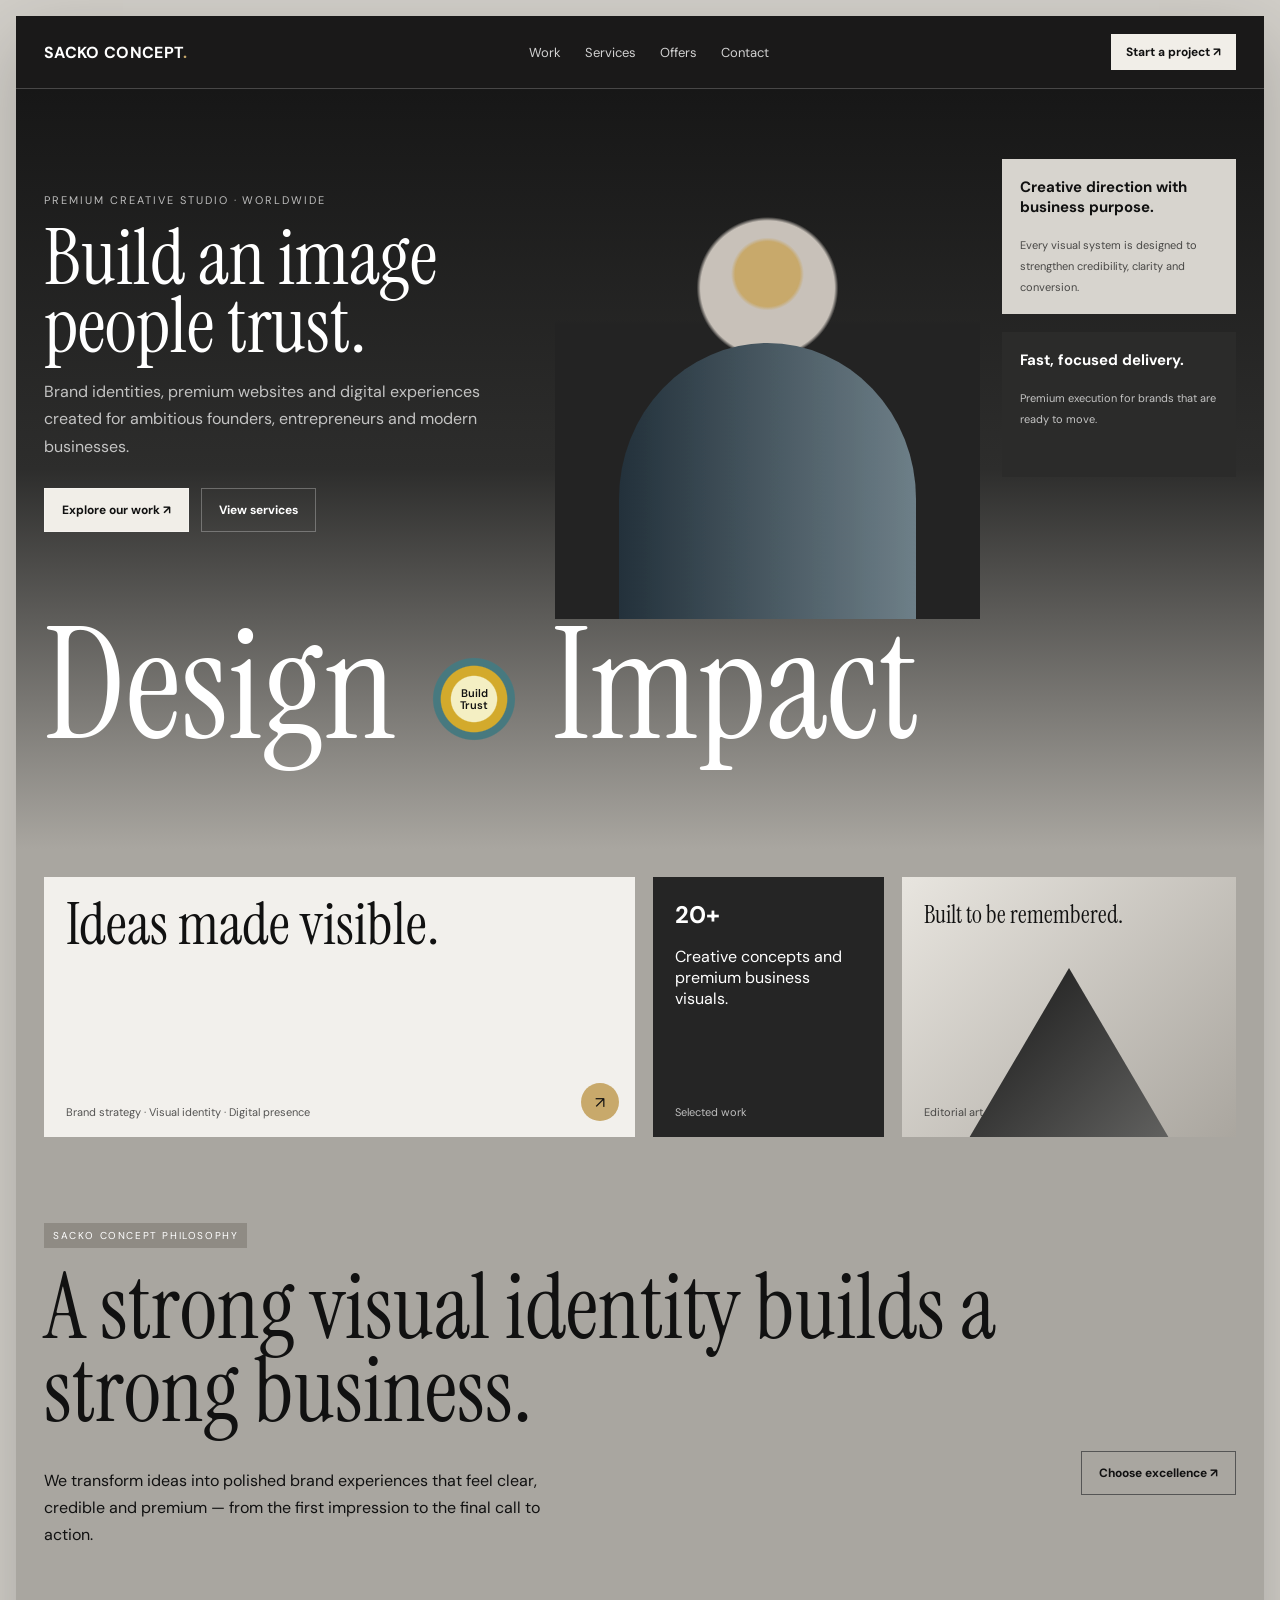
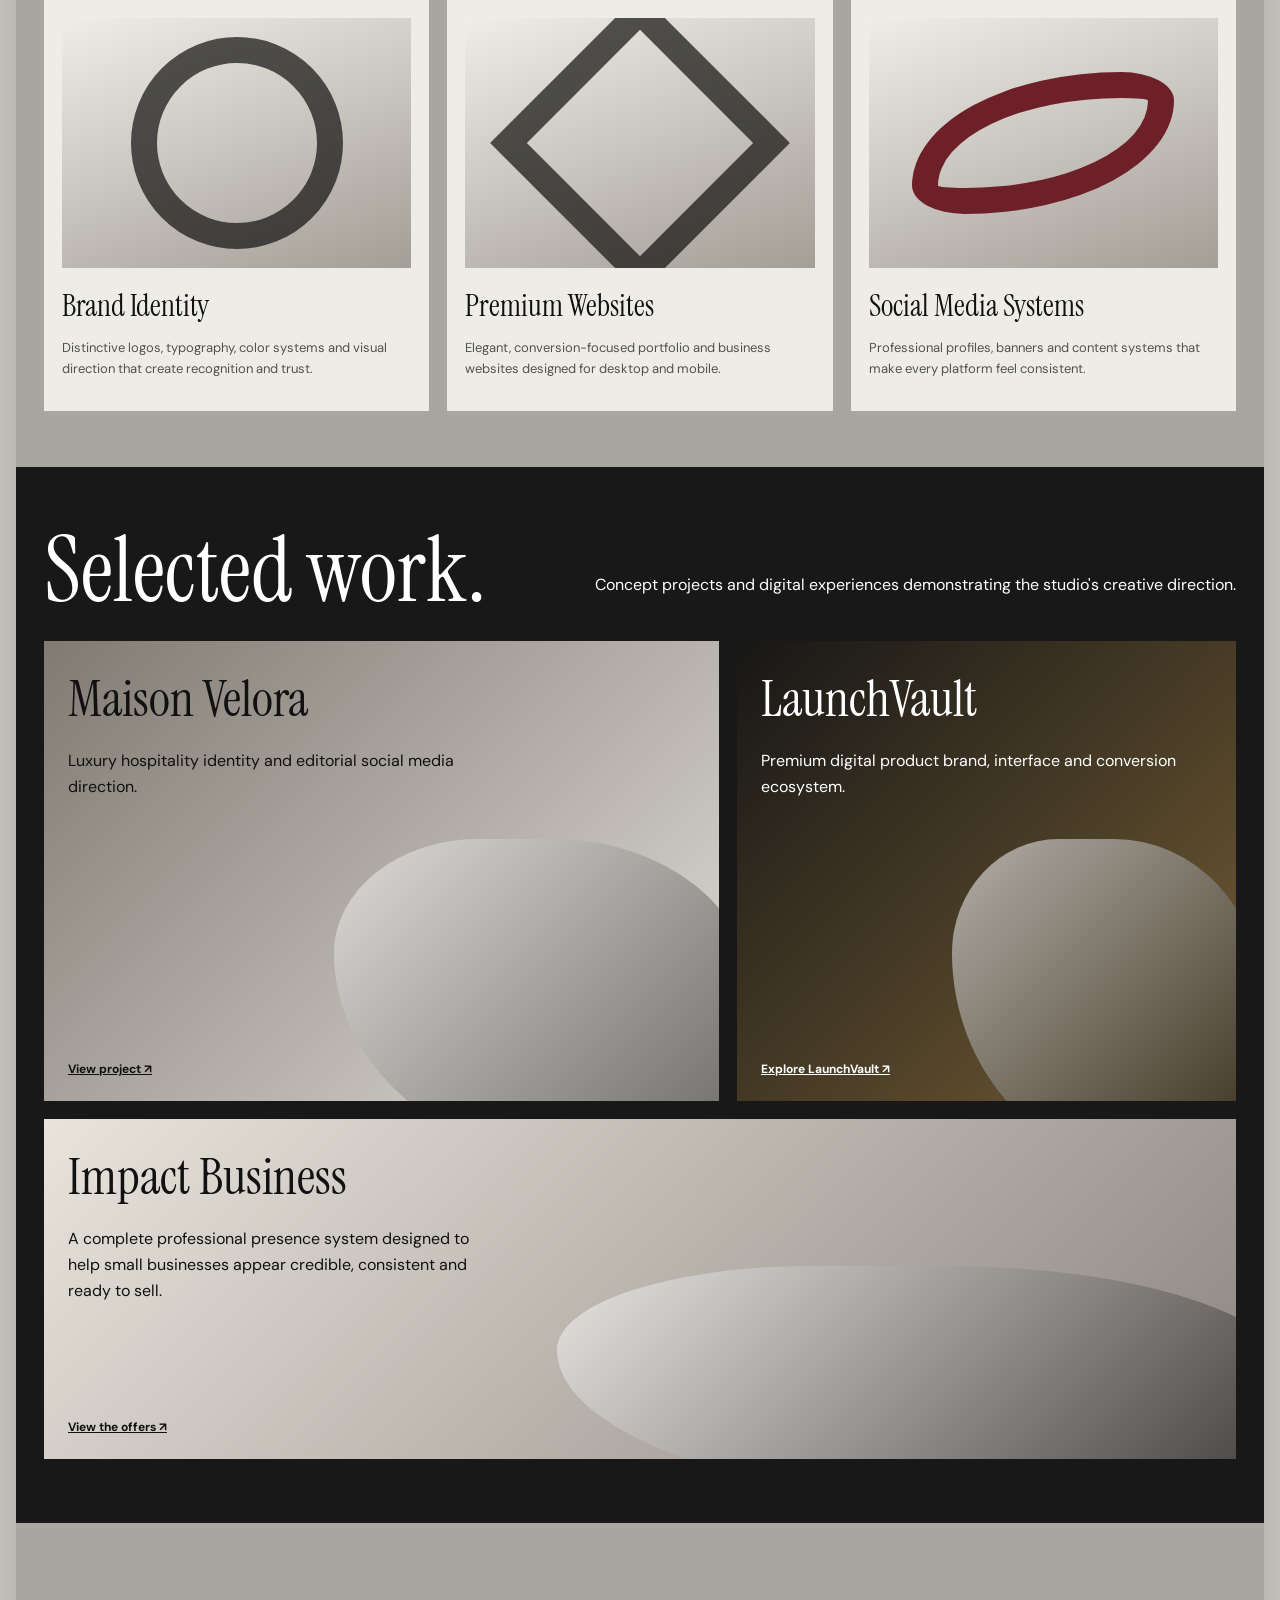
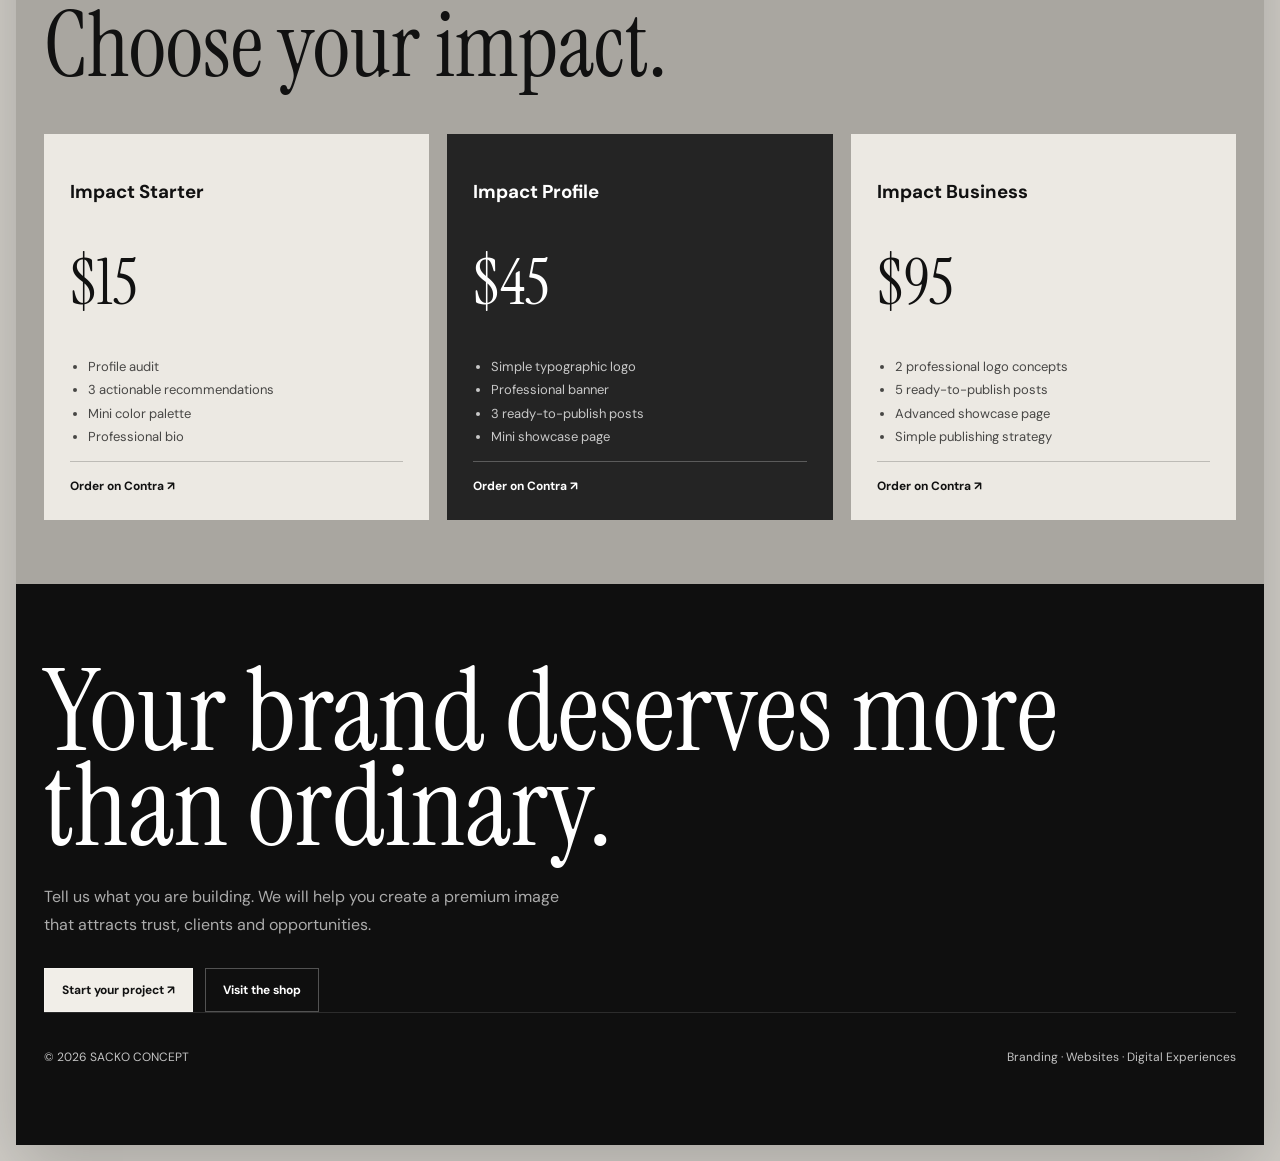
==== portfolio/index.html @ 42a380e5 "Add editorial SACKO CONCEPT portfolio landing page" ====
<!DOCTYPE html>
<html lang="en">
<head>
  <meta charset="UTF-8" />
  <meta name="viewport" content="width=device-width, initial-scale=1.0" />
  <meta name="description" content="SACKO CONCEPT — Premium branding, websites and digital experiences." />
  <meta name="theme-color" content="#111111" />
  <title>SACKO CONCEPT — Premium Creative Studio</title>
  <link rel="preconnect" href="https://fonts.googleapis.com">
  <link rel="preconnect" href="https://fonts.gstatic.com" crossorigin>
  <link href="https://fonts.googleapis.com/css2?family=DM+Sans:wght@400;500;600;700&family=Instrument+Serif:ital@0;1&display=swap" rel="stylesheet">
  <style>
    :root{--ink:#111;--charcoal:#20201f;--warm:#aaa69f;--paper:#f1eee8;--gold:#c8a96b;--wine:#6e2028;--line:rgba(255,255,255,.2)}
    *{box-sizing:border-box}html{scroll-behavior:smooth}body{margin:0;background:#d1cec8;color:var(--ink);font-family:"DM Sans",sans-serif}.serif{font-family:"Instrument Serif",serif;font-weight:400}.shell{width:min(1500px,calc(100% - 32px));margin:16px auto;background:#a9a6a0;overflow:hidden;box-shadow:0 24px 70px rgba(0,0,0,.2)}
    a{color:inherit}.topbar{position:sticky;top:0;z-index:20;display:flex;align-items:center;justify-content:space-between;padding:18px 28px;background:rgba(20,20,20,.96);color:#fff;border-bottom:1px solid var(--line)}.brand{font-weight:700;letter-spacing:.02em;text-decoration:none}.brand span{color:var(--gold)}nav{display:flex;gap:24px}nav a{font-size:13px;text-decoration:none;opacity:.8}.cta{padding:10px 15px;background:var(--paper);color:var(--ink);text-decoration:none;font-size:12px;font-weight:700}
    .hero{position:relative;min-height:760px;padding:70px 28px 34px;background:linear-gradient(180deg,#171717 0%,#2d2d2c 50%,#a9a6a0 100%);color:white;overflow:hidden}.hero-grid{display:grid;grid-template-columns:1.15fr 1fr .55fr;gap:22px;align-items:start}.hero-copy{padding-top:34px}.eyebrow{font-size:11px;text-transform:uppercase;letter-spacing:.18em;opacity:.7}.hero h1{margin:18px 0 18px;font-size:clamp(45px,6vw,92px);line-height:.88;max-width:760px}.hero p{max-width:540px;line-height:1.7;color:rgba(255,255,255,.72)}.hero-actions{display:flex;gap:12px;margin-top:28px;flex-wrap:wrap}.btn{display:inline-flex;align-items:center;gap:10px;padding:13px 17px;border:1px solid rgba(255,255,255,.28);text-decoration:none;font-size:12px;font-weight:700}.btn.primary{background:var(--paper);color:#111}.portrait{height:460px;background:radial-gradient(circle at 50% 25%,#c8a96b 0 8%,transparent 9%),radial-gradient(circle at 50% 28%,#c8c1b9 0 17%,transparent 18%),linear-gradient(180deg,transparent 0 35%,#232323 36% 100%);position:relative;overflow:hidden}.portrait:after{content:"";position:absolute;left:15%;right:15%;bottom:-8%;height:68%;border-radius:50% 50% 0 0;background:linear-gradient(90deg,#2b3841,#6f7f87);filter:contrast(1.1)}.mini-card{padding:18px;background:#d7d4ce;color:#111;min-height:145px}.mini-card.dark{background:#2b2b2a;color:#fff}.mini-card strong{display:block;font-size:15px;margin-bottom:16px}.mini-card small{font-size:11px;line-height:1.5;opacity:.72}.display-title{position:absolute;left:28px;right:28px;bottom:105px;font-size:clamp(70px,12vw,170px);line-height:.75;white-space:nowrap}.display-title em{color:var(--paper)}.orb{display:inline-grid;place-items:center;width:84px;height:84px;border-radius:50%;font:600 11px/1.1 "DM Sans";text-align:center;color:#111;background:radial-gradient(circle,#f4efc3 0 38%,#d3aa2c 40% 55%,#47797f 57% 68%,transparent 70%);vertical-align:middle;margin:0 10px}
    .mosaic{padding:28px;background:#a9a6a0}.mosaic-grid{display:grid;grid-template-columns:1.15fr .45fr .65fr;gap:18px}.tile{min-height:260px;background:#f2f0ec;padding:22px;position:relative;overflow:hidden}.tile.dark{background:#252525;color:#fff}.tile.image{background:linear-gradient(135deg,#e8e5df,#aaa69f)}.tile.image:after{content:"";position:absolute;inset:35% 12% -18%;background:linear-gradient(135deg,#111,#70706e);clip-path:polygon(50% 0,100% 100%,0 100%)}.tile h3{margin:0;font-size:24px}.tile .big{font-size:58px;line-height:.9}.tile small{position:absolute;bottom:18px;left:22px;font-size:11px;opacity:.7}.tile .arrow{position:absolute;right:16px;bottom:16px;width:38px;height:38px;border-radius:50%;display:grid;place-items:center;background:var(--gold)}
    .statement{padding:58px 28px 36px}.statement .label{font-size:10px;letter-spacing:.16em;text-transform:uppercase;background:#8f8b84;color:#fff;display:inline-block;padding:6px 9px}.statement h2{font-size:clamp(55px,7vw,102px);line-height:.93;max-width:1050px;margin:18px 0}.statement-row{display:flex;justify-content:space-between;align-items:flex-start;gap:30px}.statement-row p{max-width:500px;line-height:1.7}
    .services{padding:0 28px 56px}.service-grid{display:grid;grid-template-columns:repeat(3,1fr);gap:18px}.service{background:#eeece6;padding:18px;min-height:390px}.service-art{height:250px;background:linear-gradient(160deg,#efede8,#a39e96);position:relative;overflow:hidden;margin-bottom:18px}.service-art:before{content:"";position:absolute;width:160px;height:160px;border-radius:50%;left:50%;top:50%;transform:translate(-50%,-50%);border:26px solid rgba(17,17,17,.7)}.service:nth-child(2) .service-art:before{border-radius:0;transform:translate(-50%,-50%) rotate(45deg)}.service:nth-child(3) .service-art:before{width:210px;height:90px;border-radius:80% 20% 80% 20%;border-color:var(--wine)}.service h3{font:400 30px "Instrument Serif";margin:0 0 8px}.service p{font-size:13px;line-height:1.6;opacity:.7}
    .work{background:#181818;color:white;padding:64px 28px}.work-head{display:flex;justify-content:space-between;gap:24px;align-items:end;margin-bottom:30px}.work-head h2{font-size:clamp(54px,7vw,96px);line-height:.9;margin:0}.work-grid{display:grid;grid-template-columns:1.15fr .85fr;gap:18px}.project{position:relative;min-height:460px;padding:24px;background:linear-gradient(135deg,#807a72,#dfdcd6);color:#111;overflow:hidden}.project:nth-child(2){background:linear-gradient(135deg,#171717,#745d34);color:#fff}.project:nth-child(3){grid-column:1/-1;min-height:340px;background:linear-gradient(135deg,#e8e4dc,#8d8580)}.project:after{content:"";position:absolute;right:-5%;bottom:-15%;width:62%;height:72%;background:linear-gradient(135deg,rgba(255,255,255,.6),rgba(0,0,0,.55));border-radius:42% 58% 20% 80%}.project h3{position:relative;z-index:2;font:400 clamp(36px,4vw,65px) "Instrument Serif";margin:0}.project p{position:relative;z-index:2;max-width:430px;line-height:1.6}.project a{position:absolute;z-index:3;left:24px;bottom:24px;font-size:12px;font-weight:700}
    .offers{padding:64px 28px}.offers h2{font-size:clamp(55px,7vw,92px);margin:0 0 30px}.offer-grid{display:grid;grid-template-columns:repeat(3,1fr);gap:18px}.offer{background:#ece9e3;padding:26px;min-height:330px;display:flex;flex-direction:column}.offer.featured{background:#242424;color:#fff}.offer .price{font:400 64px "Instrument Serif";margin:18px 0}.offer ul{padding-left:18px;line-height:1.8;font-size:13px;opacity:.75}.offer a{margin-top:auto;text-decoration:none;font-size:12px;font-weight:700;border-top:1px solid rgba(0,0,0,.2);padding-top:16px}.offer.featured a{border-color:rgba(255,255,255,.25)}
    .contact{background:#0f0f0f;color:white;padding:80px 28px}.contact h2{font-size:clamp(62px,9vw,130px);line-height:.82;margin:0;max-width:1100px}.contact p{max-width:540px;line-height:1.7;color:rgba(255,255,255,.65);margin:30px 0}.footer{display:flex;justify-content:space-between;gap:20px;padding-top:36px;border-top:1px solid rgba(255,255,255,.16);font-size:12px;opacity:.75}
    .reveal{opacity:0;transform:translateY(24px);transition:.7s ease}.reveal.visible{opacity:1;transform:none}
    @media(max-width:900px){.shell{width:100%;margin:0}.topbar{padding:16px 18px}nav{display:none}.hero{min-height:auto;padding:45px 18px 130px}.hero-grid,.mosaic-grid,.service-grid,.work-grid,.offer-grid{grid-template-columns:1fr}.hero-grid{gap:14px}.portrait{height:390px}.display-title{bottom:36px;left:18px;font-size:70px;white-space:normal}.orb{width:58px;height:58px}.mosaic,.statement,.services,.work,.offers,.contact{padding-left:18px;padding-right:18px}.statement-row,.work-head,.footer{flex-direction:column}.project:nth-child(3){grid-column:auto}.project{min-height:390px}}
  </style>
</head>
<body>
  <div class="shell" id="top">
    <header class="topbar">
      <a class="brand" href="#top">SACKO CONCEPT<span>.</span></a>
      <nav><a href="#work">Work</a><a href="#services">Services</a><a href="#offers">Offers</a><a href="#contact">Contact</a></nav>
      <a class="cta" href="#contact">Start a project ↗</a>
    </header>

    <section class="hero">
      <div class="hero-grid">
        <div class="hero-copy reveal">
          <div class="eyebrow">Premium creative studio · Worldwide</div>
          <h1 class="serif">Build an image people trust.</h1>
          <p>Brand identities, premium websites and digital experiences created for ambitious founders, entrepreneurs and modern businesses.</p>
          <div class="hero-actions"><a class="btn primary" href="#work">Explore our work ↗</a><a class="btn" href="#services">View services</a></div>
        </div>
        <div class="portrait reveal" aria-label="Editorial abstract portrait"></div>
        <div class="reveal"><div class="mini-card"><strong>Creative direction with business purpose.</strong><small>Every visual system is designed to strengthen credibility, clarity and conversion.</small></div><div class="mini-card dark" style="margin-top:18px"><strong>Fast, focused delivery.</strong><small>Premium execution for brands that are ready to move.</small></div></div>
      </div>
      <div class="display-title serif">Design <span class="orb">Build<br>Trust</span> Impact</div>
    </section>

    <section class="mosaic reveal">
      <div class="mosaic-grid">
        <article class="tile"><h3 class="serif big">Ideas made visible.</h3><small>Brand strategy · Visual identity · Digital presence</small><span class="arrow">↗</span></article>
        <article class="tile dark"><h3>20+</h3><p>Creative concepts and premium business visuals.</p><small>Selected work</small></article>
        <article class="tile image"><h3 class="serif">Built to be remembered.</h3><small>Editorial art direction</small></article>
      </div>
    </section>

    <section class="statement reveal">
      <span class="label">SACKO CONCEPT philosophy</span>
      <h2 class="serif">A strong visual identity builds a strong business.</h2>
      <div class="statement-row"><p>We transform ideas into polished brand experiences that feel clear, credible and premium — from the first impression to the final call to action.</p><a class="btn" style="border-color:#555" href="#contact">Choose excellence ↗</a></div>
    </section>

    <section class="services" id="services">
      <div class="service-grid">
        <article class="service reveal"><div class="service-art"></div><h3>Brand Identity</h3><p>Distinctive logos, typography, color systems and visual direction that create recognition and trust.</p></article>
        <article class="service reveal"><div class="service-art"></div><h3>Premium Websites</h3><p>Elegant, conversion-focused portfolio and business websites designed for desktop and mobile.</p></article>
        <article class="service reveal"><div class="service-art"></div><h3>Social Media Systems</h3><p>Professional profiles, banners and content systems that make every platform feel consistent.</p></article>
      </div>
    </section>

    <section class="work" id="work">
      <div class="work-head reveal"><h2 class="serif">Selected work.</h2><p>Concept projects and digital experiences demonstrating the studio's creative direction.</p></div>
      <div class="work-grid">
        <article class="project reveal"><h3>Maison Velora</h3><p>Luxury hospitality identity and editorial social media direction.</p><a href="#contact">View project ↗</a></article>
        <article class="project reveal"><h3>LaunchVault</h3><p>Premium digital product brand, interface and conversion ecosystem.</p><a href="https://launchvault.sackoconcept.com" target="_blank" rel="noopener">Explore LaunchVault ↗</a></article>
        <article class="project reveal"><h3>Impact Business</h3><p>A complete professional presence system designed to help small businesses appear credible, consistent and ready to sell.</p><a href="#offers">View the offers ↗</a></article>
      </div>
    </section>

    <section class="offers" id="offers">
      <h2 class="serif reveal">Choose your impact.</h2>
      <div class="offer-grid">
        <article class="offer reveal"><h3>Impact Starter</h3><div class="price">$15</div><ul><li>Profile audit</li><li>3 actionable recommendations</li><li>Mini color palette</li><li>Professional bio</li></ul><a href="https://contra.com/7zRjGm7o/p/7zRjGm7o-premium-3-d-textured-floor-plan-24h-fast-track" target="_blank" rel="noopener">Order on Contra ↗</a></article>
        <article class="offer featured reveal"><h3>Impact Profile</h3><div class="price">$45</div><ul><li>Simple typographic logo</li><li>Professional banner</li><li>3 ready-to-publish posts</li><li>Mini showcase page</li></ul><a href="https://contra.com/KLaJaurW/p/KLaJaurW-elite-3-d-interior-rendering-and-virtual-staging" target="_blank" rel="noopener">Order on Contra ↗</a></article>
        <article class="offer reveal"><h3>Impact Business</h3><div class="price">$95</div><ul><li>2 professional logo concepts</li><li>5 ready-to-publish posts</li><li>Advanced showcase page</li><li>Simple publishing strategy</li></ul><a href="https://contra.com/A1Vp00p5/p/A1Vp00p5-the-ultimate-property-vision-book-and-full-3-d-render-suite" target="_blank" rel="noopener">Order on Contra ↗</a></article>
      </div>
    </section>

    <section class="contact" id="contact">
      <h2 class="serif reveal">Your brand deserves more than ordinary.</h2>
      <p class="reveal">Tell us what you are building. We will help you create a premium image that attracts trust, clients and opportunities.</p>
      <div class="hero-actions reveal"><a class="btn primary" href="mailto:sackoconcept8@gmail.com">Start your project ↗</a><a class="btn" href="https://shop.sackoconcept.com" target="_blank" rel="noopener">Visit the shop</a></div>
      <div class="footer"><span>© 2026 SACKO CONCEPT</span><span>Branding · Websites · Digital Experiences</span></div>
    </section>
  </div>
  <script>
    const observer=new IntersectionObserver(entries=>entries.forEach(entry=>{if(entry.isIntersecting)entry.target.classList.add('visible')}),{threshold:.12});
    document.querySelectorAll('.reveal').forEach(el=>observer.observe(el));
  </script>
</body>
</html>
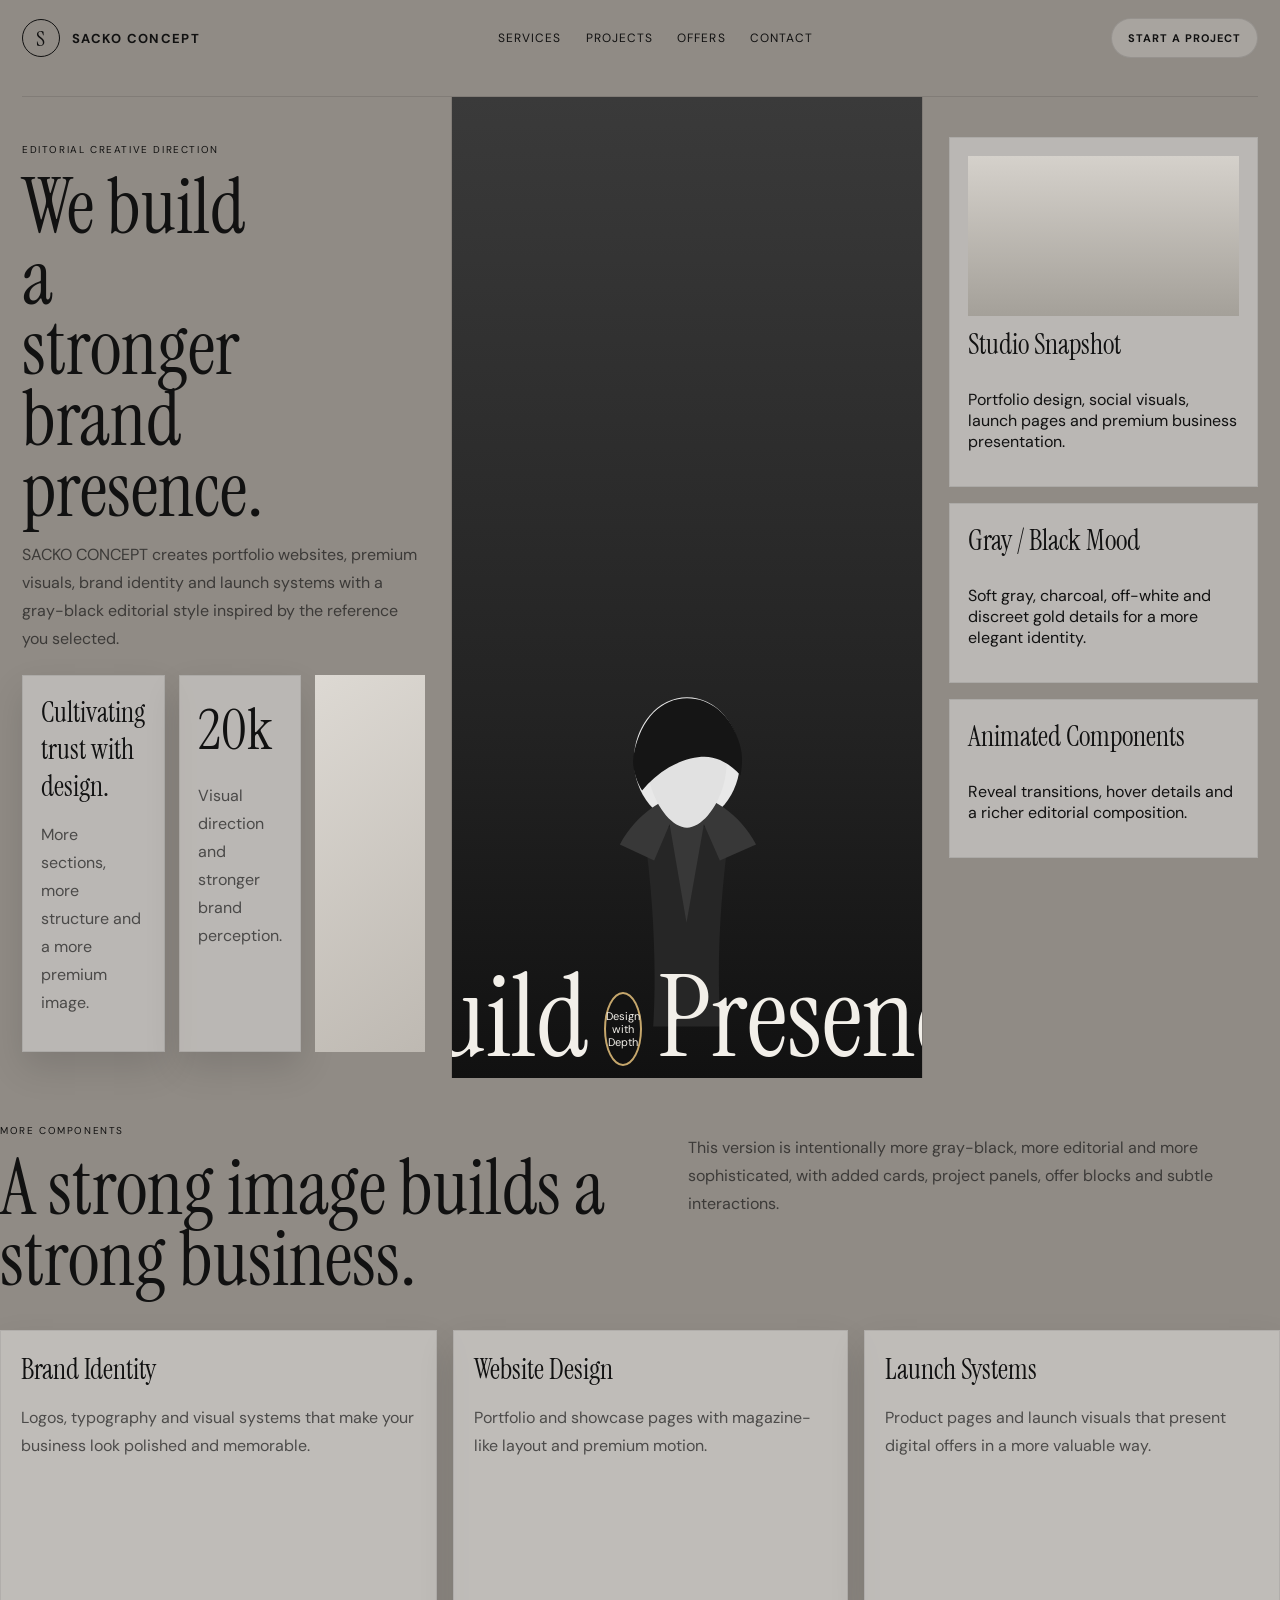
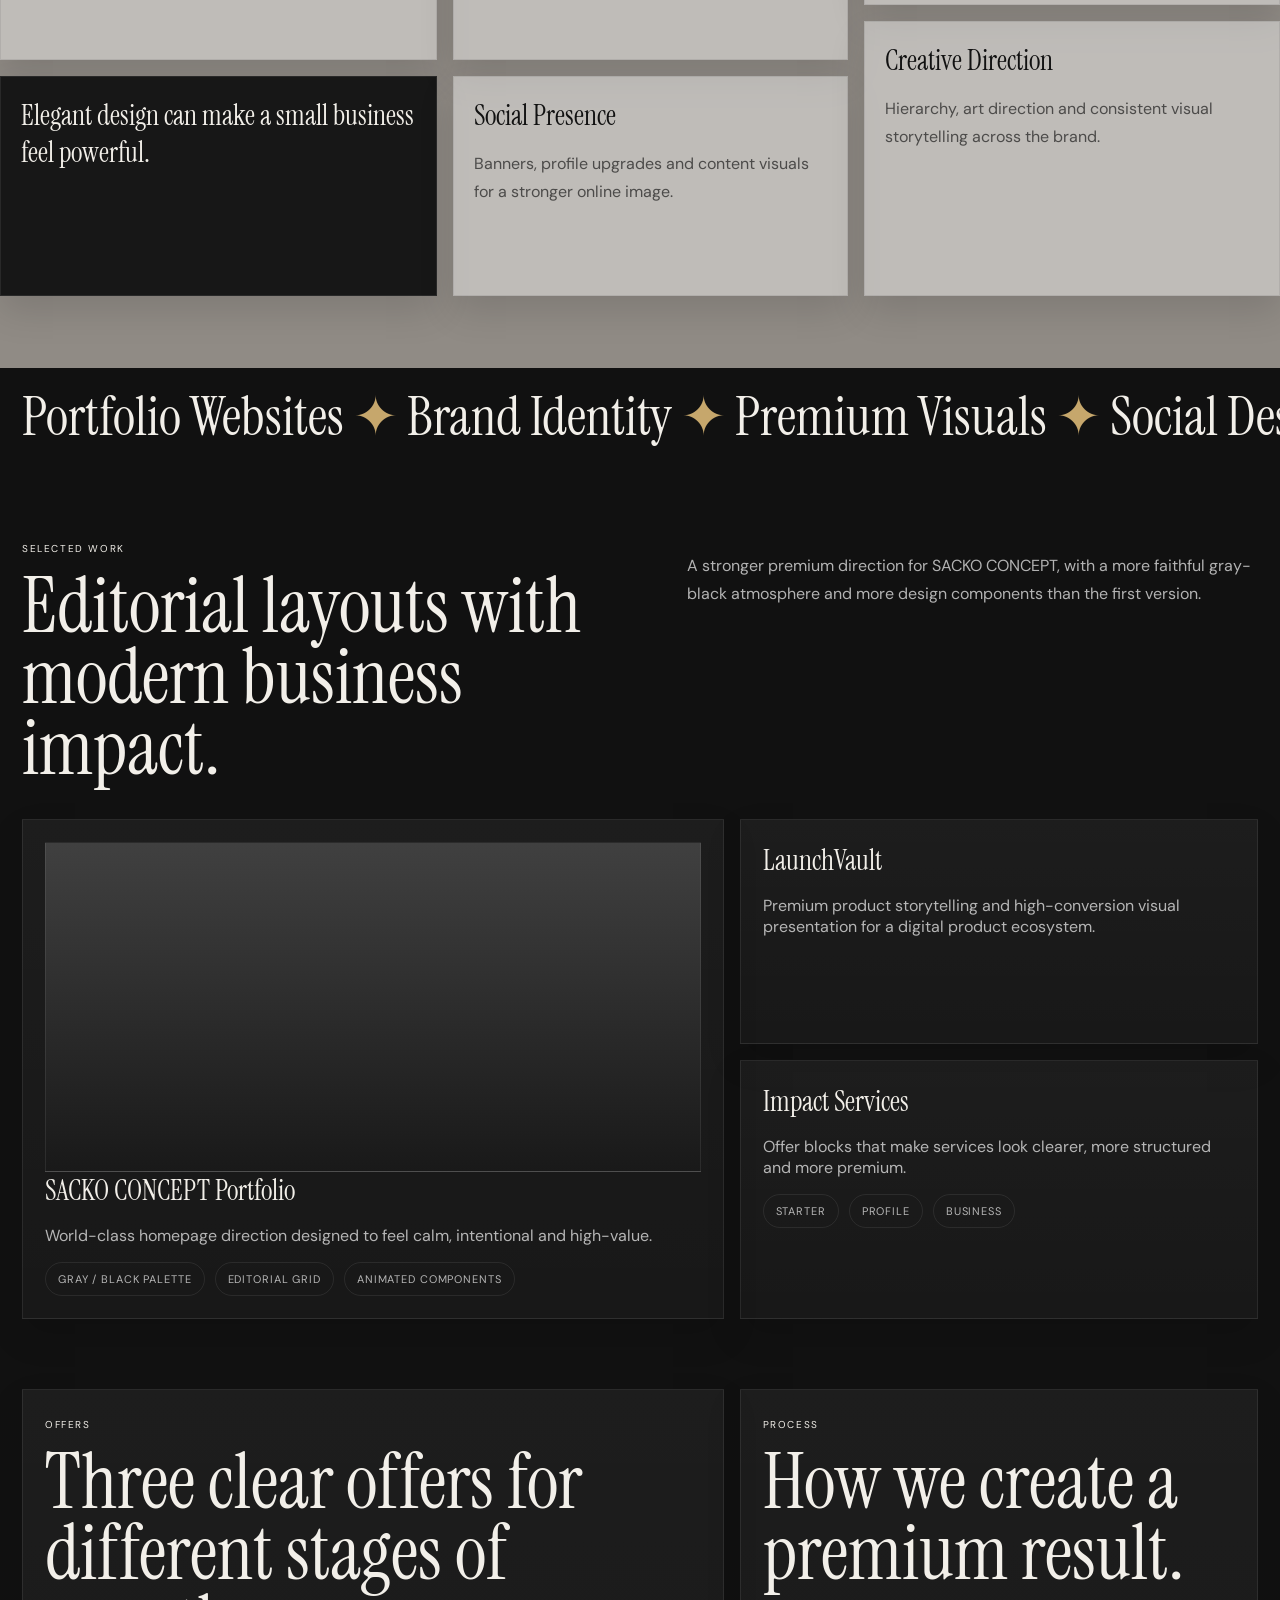
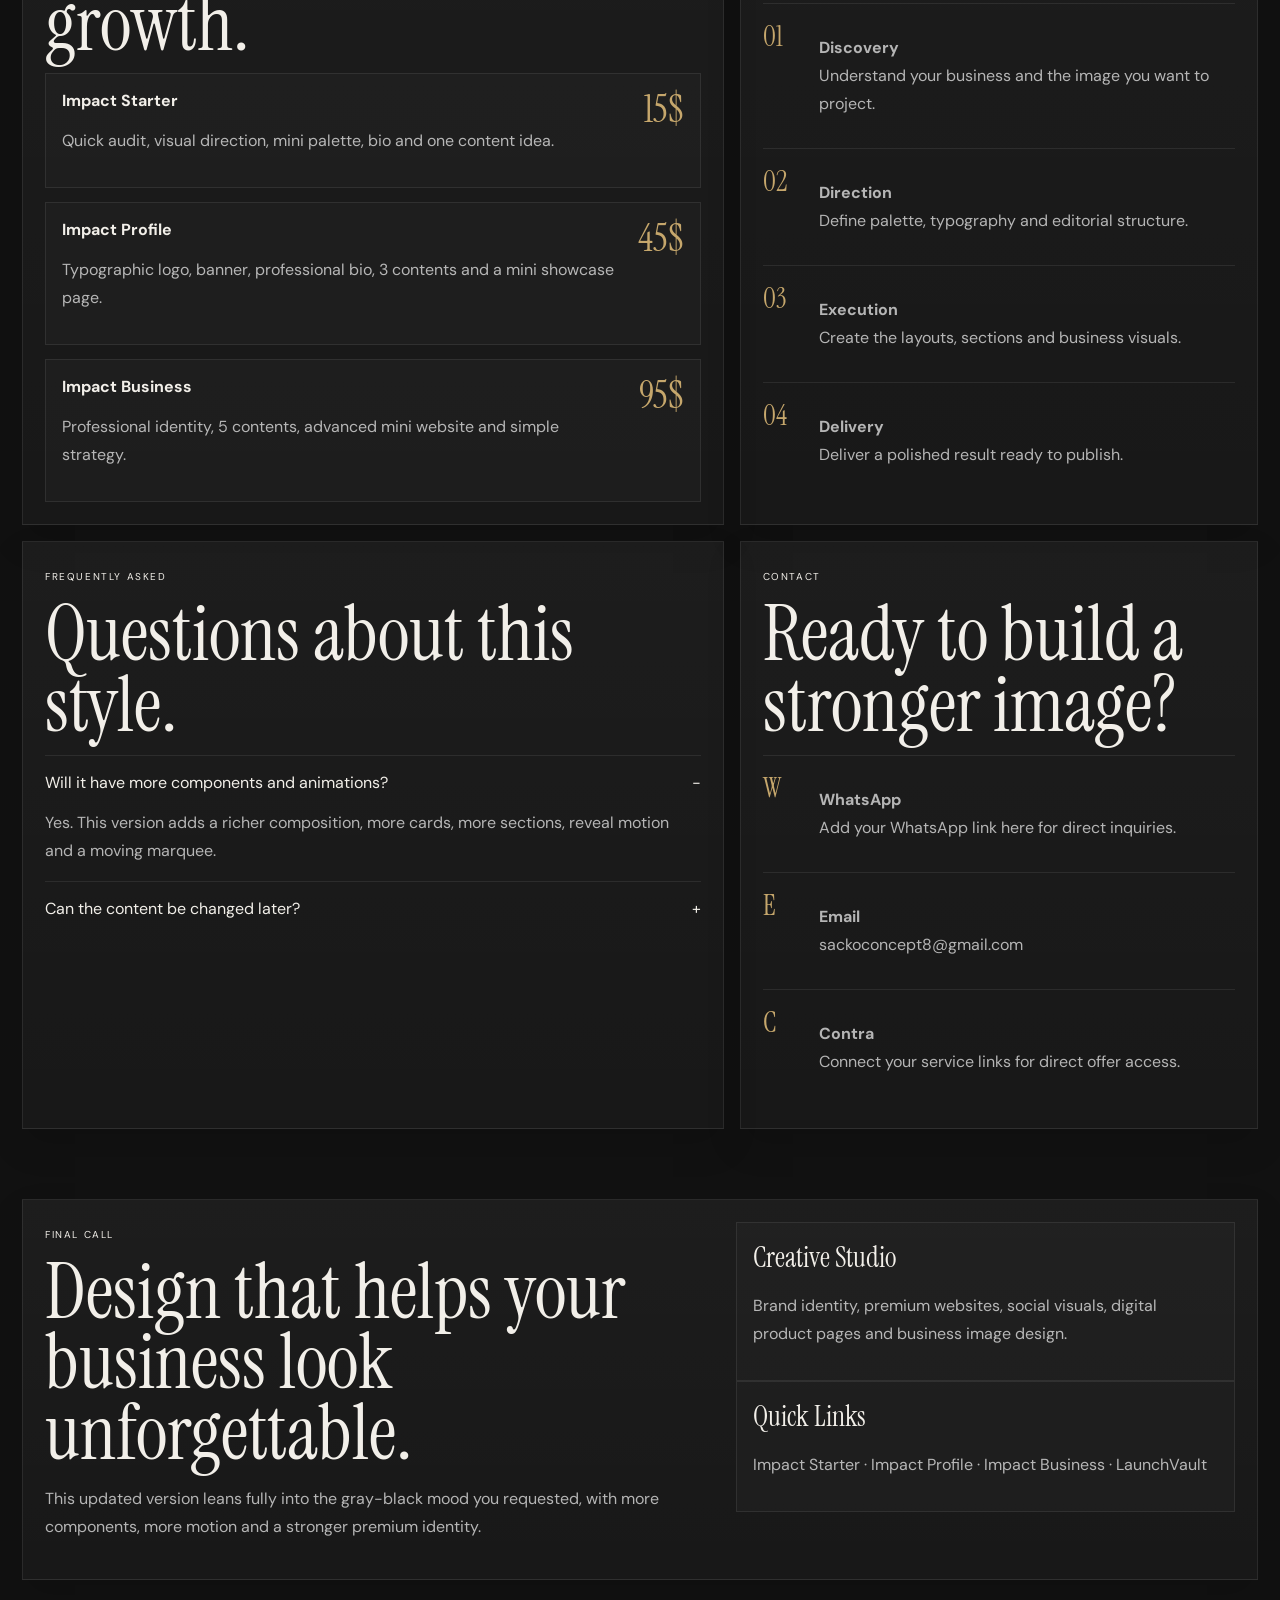
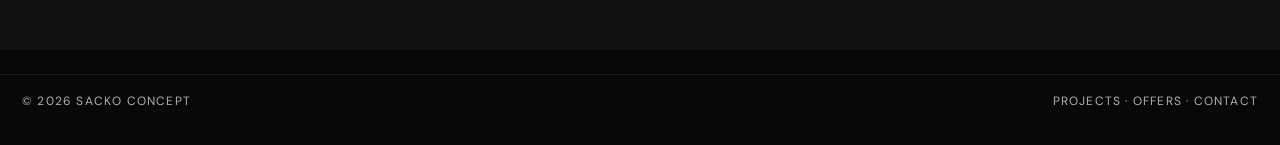
==== commit 9fd49cbe: "Refine portfolio with gray-black editorial palette and richer components" ====
--- a/portfolio/index.html
+++ b/portfolio/index.html
@@ -1,101 +1 @@
-<!DOCTYPE html>
-<html lang="en">
-<head>
-  <meta charset="UTF-8" />
-  <meta name="viewport" content="width=device-width, initial-scale=1.0" />
-  <meta name="description" content="SACKO CONCEPT — Premium branding, websites and digital experiences." />
-  <meta name="theme-color" content="#111111" />
-  <title>SACKO CONCEPT — Premium Creative Studio</title>
-  <link rel="preconnect" href="https://fonts.googleapis.com">
-  <link rel="preconnect" href="https://fonts.gstatic.com" crossorigin>
-  <link href="https://fonts.googleapis.com/css2?family=DM+Sans:wght@400;500;600;700&family=Instrument+Serif:ital@0;1&display=swap" rel="stylesheet">
-  <style>
-    :root{--ink:#111;--charcoal:#20201f;--warm:#aaa69f;--paper:#f1eee8;--gold:#c8a96b;--wine:#6e2028;--line:rgba(255,255,255,.2)}
-    *{box-sizing:border-box}html{scroll-behavior:smooth}body{margin:0;background:#d1cec8;color:var(--ink);font-family:"DM Sans",sans-serif}.serif{font-family:"Instrument Serif",serif;font-weight:400}.shell{width:min(1500px,calc(100% - 32px));margin:16px auto;background:#a9a6a0;overflow:hidden;box-shadow:0 24px 70px rgba(0,0,0,.2)}
-    a{color:inherit}.topbar{position:sticky;top:0;z-index:20;display:flex;align-items:center;justify-content:space-between;padding:18px 28px;background:rgba(20,20,20,.96);color:#fff;border-bottom:1px solid var(--line)}.brand{font-weight:700;letter-spacing:.02em;text-decoration:none}.brand span{color:var(--gold)}nav{display:flex;gap:24px}nav a{font-size:13px;text-decoration:none;opacity:.8}.cta{padding:10px 15px;background:var(--paper);color:var(--ink);text-decoration:none;font-size:12px;font-weight:700}
-    .hero{position:relative;min-height:760px;padding:70px 28px 34px;background:linear-gradient(180deg,#171717 0%,#2d2d2c 50%,#a9a6a0 100%);color:white;overflow:hidden}.hero-grid{display:grid;grid-template-columns:1.15fr 1fr .55fr;gap:22px;align-items:start}.hero-copy{padding-top:34px}.eyebrow{font-size:11px;text-transform:uppercase;letter-spacing:.18em;opacity:.7}.hero h1{margin:18px 0 18px;font-size:clamp(45px,6vw,92px);line-height:.88;max-width:760px}.hero p{max-width:540px;line-height:1.7;color:rgba(255,255,255,.72)}.hero-actions{display:flex;gap:12px;margin-top:28px;flex-wrap:wrap}.btn{display:inline-flex;align-items:center;gap:10px;padding:13px 17px;border:1px solid rgba(255,255,255,.28);text-decoration:none;font-size:12px;font-weight:700}.btn.primary{background:var(--paper);color:#111}.portrait{height:460px;background:radial-gradient(circle at 50% 25%,#c8a96b 0 8%,transparent 9%),radial-gradient(circle at 50% 28%,#c8c1b9 0 17%,transparent 18%),linear-gradient(180deg,transparent 0 35%,#232323 36% 100%);position:relative;overflow:hidden}.portrait:after{content:"";position:absolute;left:15%;right:15%;bottom:-8%;height:68%;border-radius:50% 50% 0 0;background:linear-gradient(90deg,#2b3841,#6f7f87);filter:contrast(1.1)}.mini-card{padding:18px;background:#d7d4ce;color:#111;min-height:145px}.mini-card.dark{background:#2b2b2a;color:#fff}.mini-card strong{display:block;font-size:15px;margin-bottom:16px}.mini-card small{font-size:11px;line-height:1.5;opacity:.72}.display-title{position:absolute;left:28px;right:28px;bottom:105px;font-size:clamp(70px,12vw,170px);line-height:.75;white-space:nowrap}.display-title em{color:var(--paper)}.orb{display:inline-grid;place-items:center;width:84px;height:84px;border-radius:50%;font:600 11px/1.1 "DM Sans";text-align:center;color:#111;background:radial-gradient(circle,#f4efc3 0 38%,#d3aa2c 40% 55%,#47797f 57% 68%,transparent 70%);vertical-align:middle;margin:0 10px}
-    .mosaic{padding:28px;background:#a9a6a0}.mosaic-grid{display:grid;grid-template-columns:1.15fr .45fr .65fr;gap:18px}.tile{min-height:260px;background:#f2f0ec;padding:22px;position:relative;overflow:hidden}.tile.dark{background:#252525;color:#fff}.tile.image{background:linear-gradient(135deg,#e8e5df,#aaa69f)}.tile.image:after{content:"";position:absolute;inset:35% 12% -18%;background:linear-gradient(135deg,#111,#70706e);clip-path:polygon(50% 0,100% 100%,0 100%)}.tile h3{margin:0;font-size:24px}.tile .big{font-size:58px;line-height:.9}.tile small{position:absolute;bottom:18px;left:22px;font-size:11px;opacity:.7}.tile .arrow{position:absolute;right:16px;bottom:16px;width:38px;height:38px;border-radius:50%;display:grid;place-items:center;background:var(--gold)}
-    .statement{padding:58px 28px 36px}.statement .label{font-size:10px;letter-spacing:.16em;text-transform:uppercase;background:#8f8b84;color:#fff;display:inline-block;padding:6px 9px}.statement h2{font-size:clamp(55px,7vw,102px);line-height:.93;max-width:1050px;margin:18px 0}.statement-row{display:flex;justify-content:space-between;align-items:flex-start;gap:30px}.statement-row p{max-width:500px;line-height:1.7}
-    .services{padding:0 28px 56px}.service-grid{display:grid;grid-template-columns:repeat(3,1fr);gap:18px}.service{background:#eeece6;padding:18px;min-height:390px}.service-art{height:250px;background:linear-gradient(160deg,#efede8,#a39e96);position:relative;overflow:hidden;margin-bottom:18px}.service-art:before{content:"";position:absolute;width:160px;height:160px;border-radius:50%;left:50%;top:50%;transform:translate(-50%,-50%);border:26px solid rgba(17,17,17,.7)}.service:nth-child(2) .service-art:before{border-radius:0;transform:translate(-50%,-50%) rotate(45deg)}.service:nth-child(3) .service-art:before{width:210px;height:90px;border-radius:80% 20% 80% 20%;border-color:var(--wine)}.service h3{font:400 30px "Instrument Serif";margin:0 0 8px}.service p{font-size:13px;line-height:1.6;opacity:.7}
-    .work{background:#181818;color:white;padding:64px 28px}.work-head{display:flex;justify-content:space-between;gap:24px;align-items:end;margin-bottom:30px}.work-head h2{font-size:clamp(54px,7vw,96px);line-height:.9;margin:0}.work-grid{display:grid;grid-template-columns:1.15fr .85fr;gap:18px}.project{position:relative;min-height:460px;padding:24px;background:linear-gradient(135deg,#807a72,#dfdcd6);color:#111;overflow:hidden}.project:nth-child(2){background:linear-gradient(135deg,#171717,#745d34);color:#fff}.project:nth-child(3){grid-column:1/-1;min-height:340px;background:linear-gradient(135deg,#e8e4dc,#8d8580)}.project:after{content:"";position:absolute;right:-5%;bottom:-15%;width:62%;height:72%;background:linear-gradient(135deg,rgba(255,255,255,.6),rgba(0,0,0,.55));border-radius:42% 58% 20% 80%}.project h3{position:relative;z-index:2;font:400 clamp(36px,4vw,65px) "Instrument Serif";margin:0}.project p{position:relative;z-index:2;max-width:430px;line-height:1.6}.project a{position:absolute;z-index:3;left:24px;bottom:24px;font-size:12px;font-weight:700}
-    .offers{padding:64px 28px}.offers h2{font-size:clamp(55px,7vw,92px);margin:0 0 30px}.offer-grid{display:grid;grid-template-columns:repeat(3,1fr);gap:18px}.offer{background:#ece9e3;padding:26px;min-height:330px;display:flex;flex-direction:column}.offer.featured{background:#242424;color:#fff}.offer .price{font:400 64px "Instrument Serif";margin:18px 0}.offer ul{padding-left:18px;line-height:1.8;font-size:13px;opacity:.75}.offer a{margin-top:auto;text-decoration:none;font-size:12px;font-weight:700;border-top:1px solid rgba(0,0,0,.2);padding-top:16px}.offer.featured a{border-color:rgba(255,255,255,.25)}
-    .contact{background:#0f0f0f;color:white;padding:80px 28px}.contact h2{font-size:clamp(62px,9vw,130px);line-height:.82;margin:0;max-width:1100px}.contact p{max-width:540px;line-height:1.7;color:rgba(255,255,255,.65);margin:30px 0}.footer{display:flex;justify-content:space-between;gap:20px;padding-top:36px;border-top:1px solid rgba(255,255,255,.16);font-size:12px;opacity:.75}
-    .reveal{opacity:0;transform:translateY(24px);transition:.7s ease}.reveal.visible{opacity:1;transform:none}
-    @media(max-width:900px){.shell{width:100%;margin:0}.topbar{padding:16px 18px}nav{display:none}.hero{min-height:auto;padding:45px 18px 130px}.hero-grid,.mosaic-grid,.service-grid,.work-grid,.offer-grid{grid-template-columns:1fr}.hero-grid{gap:14px}.portrait{height:390px}.display-title{bottom:36px;left:18px;font-size:70px;white-space:normal}.orb{width:58px;height:58px}.mosaic,.statement,.services,.work,.offers,.contact{padding-left:18px;padding-right:18px}.statement-row,.work-head,.footer{flex-direction:column}.project:nth-child(3){grid-column:auto}.project{min-height:390px}}
-  </style>
-</head>
-<body>
-  <div class="shell" id="top">
-    <header class="topbar">
-      <a class="brand" href="#top">SACKO CONCEPT<span>.</span></a>
-      <nav><a href="#work">Work</a><a href="#services">Services</a><a href="#offers">Offers</a><a href="#contact">Contact</a></nav>
-      <a class="cta" href="#contact">Start a project ↗</a>
-    </header>
-
-    <section class="hero">
-      <div class="hero-grid">
-        <div class="hero-copy reveal">
-          <div class="eyebrow">Premium creative studio · Worldwide</div>
-          <h1 class="serif">Build an image people trust.</h1>
-          <p>Brand identities, premium websites and digital experiences created for ambitious founders, entrepreneurs and modern businesses.</p>
-          <div class="hero-actions"><a class="btn primary" href="#work">Explore our work ↗</a><a class="btn" href="#services">View services</a></div>
-        </div>
-        <div class="portrait reveal" aria-label="Editorial abstract portrait"></div>
-        <div class="reveal"><div class="mini-card"><strong>Creative direction with business purpose.</strong><small>Every visual system is designed to strengthen credibility, clarity and conversion.</small></div><div class="mini-card dark" style="margin-top:18px"><strong>Fast, focused delivery.</strong><small>Premium execution for brands that are ready to move.</small></div></div>
-      </div>
-      <div class="display-title serif">Design <span class="orb">Build<br>Trust</span> Impact</div>
-    </section>
-
-    <section class="mosaic reveal">
-      <div class="mosaic-grid">
-        <article class="tile"><h3 class="serif big">Ideas made visible.</h3><small>Brand strategy · Visual identity · Digital presence</small><span class="arrow">↗</span></article>
-        <article class="tile dark"><h3>20+</h3><p>Creative concepts and premium business visuals.</p><small>Selected work</small></article>
-        <article class="tile image"><h3 class="serif">Built to be remembered.</h3><small>Editorial art direction</small></article>
-      </div>
-    </section>
-
-    <section class="statement reveal">
-      <span class="label">SACKO CONCEPT philosophy</span>
-      <h2 class="serif">A strong visual identity builds a strong business.</h2>
-      <div class="statement-row"><p>We transform ideas into polished brand experiences that feel clear, credible and premium — from the first impression to the final call to action.</p><a class="btn" style="border-color:#555" href="#contact">Choose excellence ↗</a></div>
-    </section>
-
-    <section class="services" id="services">
-      <div class="service-grid">
-        <article class="service reveal"><div class="service-art"></div><h3>Brand Identity</h3><p>Distinctive logos, typography, color systems and visual direction that create recognition and trust.</p></article>
-        <article class="service reveal"><div class="service-art"></div><h3>Premium Websites</h3><p>Elegant, conversion-focused portfolio and business websites designed for desktop and mobile.</p></article>
-        <article class="service reveal"><div class="service-art"></div><h3>Social Media Systems</h3><p>Professional profiles, banners and content systems that make every platform feel consistent.</p></article>
-      </div>
-    </section>
-
-    <section class="work" id="work">
-      <div class="work-head reveal"><h2 class="serif">Selected work.</h2><p>Concept projects and digital experiences demonstrating the studio's creative direction.</p></div>
-      <div class="work-grid">
-        <article class="project reveal"><h3>Maison Velora</h3><p>Luxury hospitality identity and editorial social media direction.</p><a href="#contact">View project ↗</a></article>
-        <article class="project reveal"><h3>LaunchVault</h3><p>Premium digital product brand, interface and conversion ecosystem.</p><a href="https://launchvault.sackoconcept.com" target="_blank" rel="noopener">Explore LaunchVault ↗</a></article>
-        <article class="project reveal"><h3>Impact Business</h3><p>A complete professional presence system designed to help small businesses appear credible, consistent and ready to sell.</p><a href="#offers">View the offers ↗</a></article>
-      </div>
-    </section>
-
-    <section class="offers" id="offers">
-      <h2 class="serif reveal">Choose your impact.</h2>
-      <div class="offer-grid">
-        <article class="offer reveal"><h3>Impact Starter</h3><div class="price">$15</div><ul><li>Profile audit</li><li>3 actionable recommendations</li><li>Mini color palette</li><li>Professional bio</li></ul><a href="https://contra.com/7zRjGm7o/p/7zRjGm7o-premium-3-d-textured-floor-plan-24h-fast-track" target="_blank" rel="noopener">Order on Contra ↗</a></article>
-        <article class="offer featured reveal"><h3>Impact Profile</h3><div class="price">$45</div><ul><li>Simple typographic logo</li><li>Professional banner</li><li>3 ready-to-publish posts</li><li>Mini showcase page</li></ul><a href="https://contra.com/KLaJaurW/p/KLaJaurW-elite-3-d-interior-rendering-and-virtual-staging" target="_blank" rel="noopener">Order on Contra ↗</a></article>
-        <article class="offer reveal"><h3>Impact Business</h3><div class="price">$95</div><ul><li>2 professional logo concepts</li><li>5 ready-to-publish posts</li><li>Advanced showcase page</li><li>Simple publishing strategy</li></ul><a href="https://contra.com/A1Vp00p5/p/A1Vp00p5-the-ultimate-property-vision-book-and-full-3-d-render-suite" target="_blank" rel="noopener">Order on Contra ↗</a></article>
-      </div>
-    </section>
-
-    <section class="contact" id="contact">
-      <h2 class="serif reveal">Your brand deserves more than ordinary.</h2>
-      <p class="reveal">Tell us what you are building. We will help you create a premium image that attracts trust, clients and opportunities.</p>
-      <div class="hero-actions reveal"><a class="btn primary" href="mailto:sackoconcept8@gmail.com">Start your project ↗</a><a class="btn" href="https://shop.sackoconcept.com" target="_blank" rel="noopener">Visit the shop</a></div>
-      <div class="footer"><span>© 2026 SACKO CONCEPT</span><span>Branding · Websites · Digital Experiences</span></div>
-    </section>
-  </div>
-  <script>
-    const observer=new IntersectionObserver(entries=>entries.forEach(entry=>{if(entry.isIntersecting)entry.target.classList.add('visible')}),{threshold:.12});
-    document.querySelectorAll('.reveal').forEach(el=>observer.observe(el));
-  </script>
-</body>
-</html>+<!DOCTYPE html><html lang='en'><head><meta charset='UTF-8'><meta name='viewport' content='width=device-width,initial-scale=1'><title>SACKO CONCEPT — Editorial Portfolio</title><link rel='preconnect' href='https://fonts.googleapis.com'><link rel='preconnect' href='https://fonts.gstatic.com' crossorigin><link href='https://fonts.googleapis.com/css2?family=DM+Sans:wght@400;500;700&family=Instrument+Serif:ital@0;1&display=swap' rel='stylesheet'><style>:root{--g:#9f9a93;--p:#f2efe9;--k:#111;--w:rgba(255,255,255,.08);--m:rgba(17,17,17,.66);--m2:rgba(255,255,255,.68);--gold:#c6a76c;--serif:"Instrument Serif",serif;--sans:"DM Sans",sans-serif}*{box-sizing:border-box}html{scroll-behavior:smooth}body{margin:0;font-family:var(--sans);color:var(--k);background:linear-gradient(180deg,#908b85 0 50%,#111 50% 100%)}a{text-decoration:none;color:inherit}.wrap{width:min(1400px,100%);margin:auto;padding:0 22px}.r{opacity:0;transform:translateY(28px);transition:.7s cubic-bezier(.22,1,.36,1)}.r.on{opacity:1;transform:none}header{position:fixed;top:0;left:0;right:0;display:flex;justify-content:space-between;align-items:center;padding:18px 22px;z-index:20;transition:.3s}.s{background:rgba(17,17,17,.88);backdrop-filter:blur(10px);color:var(--p);border-bottom:1px solid var(--w)}.brand{display:flex;gap:12px;align-items:center;font:700 13px var(--sans);letter-spacing:.1em;text-transform:uppercase}.mark{width:38px;height:38px;border:1px solid currentColor;border-radius:50%;display:grid;place-items:center;font:22px var(--serif)}nav{display:flex;gap:24px;font-size:12px;text-transform:uppercase;letter-spacing:.09em}.cta,.btn{display:inline-flex;align-items:center;gap:10px;padding:12px 16px;border-radius:999px;font-size:11px;font-weight:700;text-transform:uppercase;letter-spacing:.09em}.cta{background:rgba(255,255,255,.22);border:1px solid rgba(17,17,17,.12)}.hero{padding-top:96px}.hg{display:grid;grid-template-columns:1fr 1.1fr .78fr;min-height:600px;border-top:1px solid rgba(17,17,17,.12)}.l{padding:40px 26px 26px 0}.c{position:relative;min-height:600px;border-inline:1px solid rgba(17,17,17,.12);overflow:hidden}.rr{padding:40px 0 26px 26px;display:grid;gap:16px;align-content:start}.ey{font-size:10px;letter-spacing:.16em;text-transform:uppercase}.l h1,.top h2,.blk h2,.panel h3,.cta2 h3{font:400 clamp(34px,6vw,78px)/.92 var(--serif);margin:14px 0}.l h1{max-width:260px}.l p,.top p,.box p,.panel p,.cta2 p{line-height:1.75;color:var(--m)}.fig{position:absolute;inset:0;background:linear-gradient(180deg,#3a3a3a 0,#232323 63%,#111 100%)}.fig:before{content:"";position:absolute;inset:10% 14% 0;background:url("data:image/svg+xml,%3Csvg xmlns='http://www.w3.org/2000/svg' viewBox='0 0 700 900'%3E%3Cellipse cx='350' cy='242' rx='110' ry='130' fill='%23efe7de'/%3E%3Cpath d='M260 380c22 154 27 299 20 414h140c-9-115-3-260 19-414' fill='%23252629'/%3E%3Cpath d='M211 417c34-64 95-103 141-103s108 39 141 103l-75 33-33-75-36 204-35-204-32 75z' fill='%2335383d'/%3E%3Cpath d='M281 185c17-29 49-51 69-51s52 22 69 51c15 24 17 71 7 107-14 52-48 90-76 90-28 0-62-38-76-90-10-36-8-83 7-107z' fill='%23f0ded5'/%3E%3Cpath d='M240 229c15-74 58-115 110-115 46 0 92 31 110 98 6 21 4 44 1 62-16-19-38-33-58-37-23-5-57 1-90 20-22 13-41 30-56 48-13-20-23-54-17-76z' fill='%23151515'/%3E%3C/svg%3E") center bottom/contain no-repeat;filter:grayscale(1)}.t{position:absolute;left:-2%;bottom:12px;width:104%;display:flex;justify-content:center;align-items:flex-end;gap:16px;color:var(--p);font:400 clamp(62px,9vw,114px)/.84 var(--serif)}.b{width:74px;height:74px;border-radius:50%;display:grid;place-items:center;text-align:center;font:11px/1.15 var(--sans);border:2px solid var(--gold);background:rgba(17,17,17,.66)}.mg{display:grid;grid-template-columns:1.1fr .65fr .85fr;gap:14px;margin-top:22px}.mini,.box,.panel,.proj,.cta2{box-shadow:0 16px 34px rgba(0,0,0,.12)}.mini,.side{background:rgba(255,255,255,.38);border:1px solid rgba(17,17,17,.08);padding:18px}.mini h3,.side h3,.box h3,.proj h3{font:400 28px var(--serif);margin:0}.num{font:400 56px var(--serif)}.art{background:linear-gradient(145deg,#ddd9d3,#beb9b2);min-height:142px}.side{display:grid;gap:10px}.side .ph{height:160px;background:linear-gradient(180deg,#d5d1cb,#a4a099)}.sec{padding:40px 0 72px}.top{display:grid;grid-template-columns:1fr .9fr;gap:30px;align-items:start;margin-bottom:22px}.grid{display:grid;grid-template-columns:1.05fr .95fr 1fr;gap:16px}.col{display:grid;gap:16px}.box{background:rgba(255,255,255,.42);border:1px solid rgba(17,17,17,.08);padding:20px;min-height:220px}.box.big{min-height:330px}.darkbox{background:#171717;color:var(--p);border-color:rgba(255,255,255,.08)}.darkbox p,.blk p,.panel p,.faq p,.cta2 p{color:var(--m2)}.band{background:#111;color:var(--p);padding:22px 0;overflow:hidden}.mar{white-space:nowrap;font:400 clamp(32px,5vw,54px)/1 var(--serif);animation:x 20s linear infinite}.mar b{color:var(--gold);font-weight:400}@keyframes x{to{transform:translateX(-50%)}}.blk{background:#111;color:var(--p);padding:70px 0}.work{display:grid;grid-template-columns:1.15fr .85fr;gap:16px}.proj,.panel,.cta2{background:linear-gradient(180deg,rgba(255,255,255,.05),rgba(255,255,255,.03));border:1px solid rgba(255,255,255,.08);padding:22px}.pv{height:330px;background:linear-gradient(180deg,#404040 0,#191919 100%);border:1px solid rgba(255,255,255,.08)}.tags,.pills{display:flex;gap:10px;flex-wrap:wrap}.tags span,.pills span,.ol{padding:9px 12px;border-radius:999px;border:1px solid rgba(255,255,255,.08);font-size:11px;text-transform:uppercase;letter-spacing:.08em;color:var(--m2)}.stack{display:grid;gap:16px}.list{display:grid;gap:14px}.row{display:grid;grid-template-columns:1fr auto;gap:14px;padding:16px;border:1px solid rgba(255,255,255,.08);background:rgba(255,255,255,.02)}.price{font:400 38px/1 var(--serif);color:var(--gold)}.steps div{display:grid;grid-template-columns:44px 1fr;gap:12px;border-top:1px solid rgba(255,255,255,.08);padding:14px 0}.steps span{font:400 28px var(--serif);color:var(--gold)}.faq .i{border-top:1px solid rgba(255,255,255,.08)}.faq button{all:unset;display:flex;justify-content:space-between;gap:16px;width:100%;padding:16px 0;cursor:pointer}.faq p{display:none;margin:0 0 16px}.faq .o p{display:block}.cta2{display:grid;grid-template-columns:1.15fr .85fr;gap:16px}.fc{padding:16px;border:1px solid rgba(255,255,255,.08);background:rgba(255,255,255,.02)}.fc h4{font:400 28px var(--serif);margin:0 0 10px}.ft{padding:24px 0 36px;background:#080808;color:var(--m2)}.f{display:flex;justify-content:space-between;gap:18px;flex-wrap:wrap;border-top:1px solid rgba(255,255,255,.08);padding-top:18px;font-size:12px;text-transform:uppercase;letter-spacing:.1em}@media(max-width:1080px){.hg,.top,.grid,.work,.cta2{grid-template-columns:1fr}.c{border-inline:0;border-block:1px solid rgba(17,17,17,.12)}.rr{padding-left:0}}@media(max-width:820px){header{background:rgba(17,17,17,.9);color:var(--p)}nav{display:none}.wrap{padding:0 18px}.hero{padding-top:88px}.t{position:static;width:auto;justify-content:flex-start;padding:16px;background:rgba(17,17,17,.78)}.t span{font-size:52px}.b{width:62px;height:62px}.mg{grid-template-columns:1fr}}</style></head><body><header id='h'><a class='brand' href='#top'><span class='mark'>S</span><span>SACKO CONCEPT</span></a><nav><a href='#services'>Services</a><a href='#projects'>Projects</a><a href='#offers'>Offers</a><a href='#contact'>Contact</a></nav><a class='cta' href='#contact'>Start a Project</a></header><main id='top'><section class='hero wrap'><div class='hg r'><div class='l'><span class='ey'>Editorial Creative Direction</span><h1>We build a stronger brand presence.</h1><p>SACKO CONCEPT creates portfolio websites, premium visuals, brand identity and launch systems with a gray-black editorial style inspired by the reference you selected.</p><div class='mg'><article class='mini'><h3>Cultivating trust with design.</h3><p>More sections, more structure and a more premium image.</p></article><article class='mini'><div class='num'>20k</div><p>Visual direction and stronger brand perception.</p></article><article class='art'></article></div></div><div class='c'><div class='fig'></div><div class='t'><span>Build</span><div class='b'>Design<br>with<br>Depth</div><span>Presence</span></div></div><div class='rr'><article class='side'><div class='ph'></div><h3>Studio Snapshot</h3><p>Portfolio design, social visuals, launch pages and premium business presentation.</p></article><article class='side'><h3>Gray / Black Mood</h3><p>Soft gray, charcoal, off-white and discreet gold details for a more elegant identity.</p></article><article class='side'><h3>Animated Components</h3><p>Reveal transitions, hover details and a richer editorial composition.</p></article></div></div></section><section class='sec wrap' id='services'><div class='top r'><div><span class='ey'>More Components</span><h2>A strong image builds a strong business.</h2></div><p>This version is intentionally more gray-black, more editorial and more sophisticated, with added cards, project panels, offer blocks and subtle interactions.</p></div><div class='grid r'><div class='col'><article class='box big'><h3>Brand Identity</h3><p>Logos, typography and visual systems that make your business look polished and memorable.</p></article><article class='box darkbox'><h3>Elegant design can make a small business feel powerful.</h3></article></div><div class='col'><article class='box big'><h3>Website Design</h3><p>Portfolio and showcase pages with magazine-like layout and premium motion.</p></article><article class='box'><h3>Social Presence</h3><p>Banners, profile upgrades and content visuals for a stronger online image.</p></article></div><div class='col'><article class='box'><h3>Launch Systems</h3><p>Product pages and launch visuals that present digital offers in a more valuable way.</p></article><article class='box'><h3>Creative Direction</h3><p>Hierarchy, art direction and consistent visual storytelling across the brand.</p></article></div></div></section><section class='band'><div class='wrap'><div class='mar'>Portfolio Websites <b>✦</b> Brand Identity <b>✦</b> Premium Visuals <b>✦</b> Social Design <b>✦</b> LaunchVault <b>✦</b> Portfolio Websites <b>✦</b> Brand Identity <b>✦</b></div></div></section><section class='blk' id='projects'><div class='wrap'><div class='top r'><div><span class='ey'>Selected Work</span><h2>Editorial layouts with modern business impact.</h2></div><p>A stronger premium direction for SACKO CONCEPT, with a more faithful gray-black atmosphere and more design components than the first version.</p></div><div class='work r'><article class='proj'><div class='pv'></div><h3>SACKO CONCEPT Portfolio</h3><p>World-class homepage direction designed to feel calm, intentional and high-value.</p><div class='tags'><span>Gray / Black Palette</span><span>Editorial Grid</span><span>Animated Components</span></div></article><div class='stack'><article class='proj'><h3>LaunchVault</h3><p>Premium product storytelling and high-conversion visual presentation for a digital product ecosystem.</p></article><article class='proj'><h3>Impact Services</h3><p>Offer blocks that make services look clearer, more structured and more premium.</p><div class='pills'><span>Starter</span><span>Profile</span><span>Business</span></div></article></div></div></div></section><section class='blk' id='offers' style='padding-top:0'><div class='wrap'><div class='work r'><article class='panel'><span class='ey'>Offers</span><h3>Three clear offers for different stages of growth.</h3><div class='list'><div class='row'><div><strong>Impact Starter</strong><p>Quick audit, visual direction, mini palette, bio and one content idea.</p></div><div class='price'>15$</div></div><div class='row'><div><strong>Impact Profile</strong><p>Typographic logo, banner, professional bio, 3 contents and a mini showcase page.</p></div><div class='price'>45$</div></div><div class='row'><div><strong>Impact Business</strong><p>Professional identity, 5 contents, advanced mini website and simple strategy.</p></div><div class='price'>95$</div></div></div></article><article class='panel'><span class='ey'>Process</span><h3>How we create a premium result.</h3><div class='steps'><div><span>01</span><p><strong>Discovery</strong><br>Understand your business and the image you want to project.</p></div><div><span>02</span><p><strong>Direction</strong><br>Define palette, typography and editorial structure.</p></div><div><span>03</span><p><strong>Execution</strong><br>Create the layouts, sections and business visuals.</p></div><div><span>04</span><p><strong>Delivery</strong><br>Deliver a polished result ready to publish.</p></div></div></article></div><div class='work r' style='margin-top:16px'><article class='panel faq'><span class='ey'>Frequently Asked</span><h3>Questions about this style.</h3><div class='i o'><button><span>Will it have more components and animations?</span><span>−</span></button><p>Yes. This version adds a richer composition, more cards, more sections, reveal motion and a moving marquee.</p></div><div class='i'><button><span>Can the content be changed later?</span><span>+</span></button><p>Yes. The layout can stay while the projects, copy, links and service details are updated.</p></div></article><article class='panel' id='contact'><span class='ey'>Contact</span><h3>Ready to build a stronger image?</h3><div class='steps'><div><span>W</span><p><strong>WhatsApp</strong><br>Add your WhatsApp link here for direct inquiries.</p></div><div><span>E</span><p><strong>Email</strong><br>sackoconcept8@gmail.com</p></div><div><span>C</span><p><strong>Contra</strong><br>Connect your service links for direct offer access.</p></div></div></article></div></div></section><section class='blk' style='padding-top:0'><div class='wrap'><div class='cta2 r'><div><span class='ey'>Final Call</span><h3>Design that helps your business look unforgettable.</h3><p>This updated version leans fully into the gray-black mood you requested, with more components, more motion and a stronger premium identity.</p></div><div><div class='fc'><h4>Creative Studio</h4><p>Brand identity, premium websites, social visuals, digital product pages and business image design.</p></div><div class='fc'><h4>Quick Links</h4><p>Impact Starter · Impact Profile · Impact Business · LaunchVault</p></div></div></div></div></section></main><footer class='ft'><div class='wrap f'><span>© 2026 SACKO CONCEPT</span><span>Projects · Offers · Contact</span></div></footer><script>const h=document.getElementById('h');addEventListener('scroll',()=>h.classList.toggle('s',scrollY>22));const io=new IntersectionObserver(es=>es.forEach(e=>e.isIntersecting&&e.target.classList.add('on')),{threshold:.14});document.querySelectorAll('.r').forEach(e=>io.observe(e));document.querySelectorAll('.faq .i button').forEach(b=>b.onclick=()=>{const i=b.parentElement,o=i.classList.contains('o');document.querySelectorAll('.faq .i').forEach(x=>{x.classList.remove('o');x.querySelector('button span:last-child').textContent='+'});if(!o){i.classList.add('o');i.querySelector('button span:last-child').textContent='−'}});</script></body></html>
